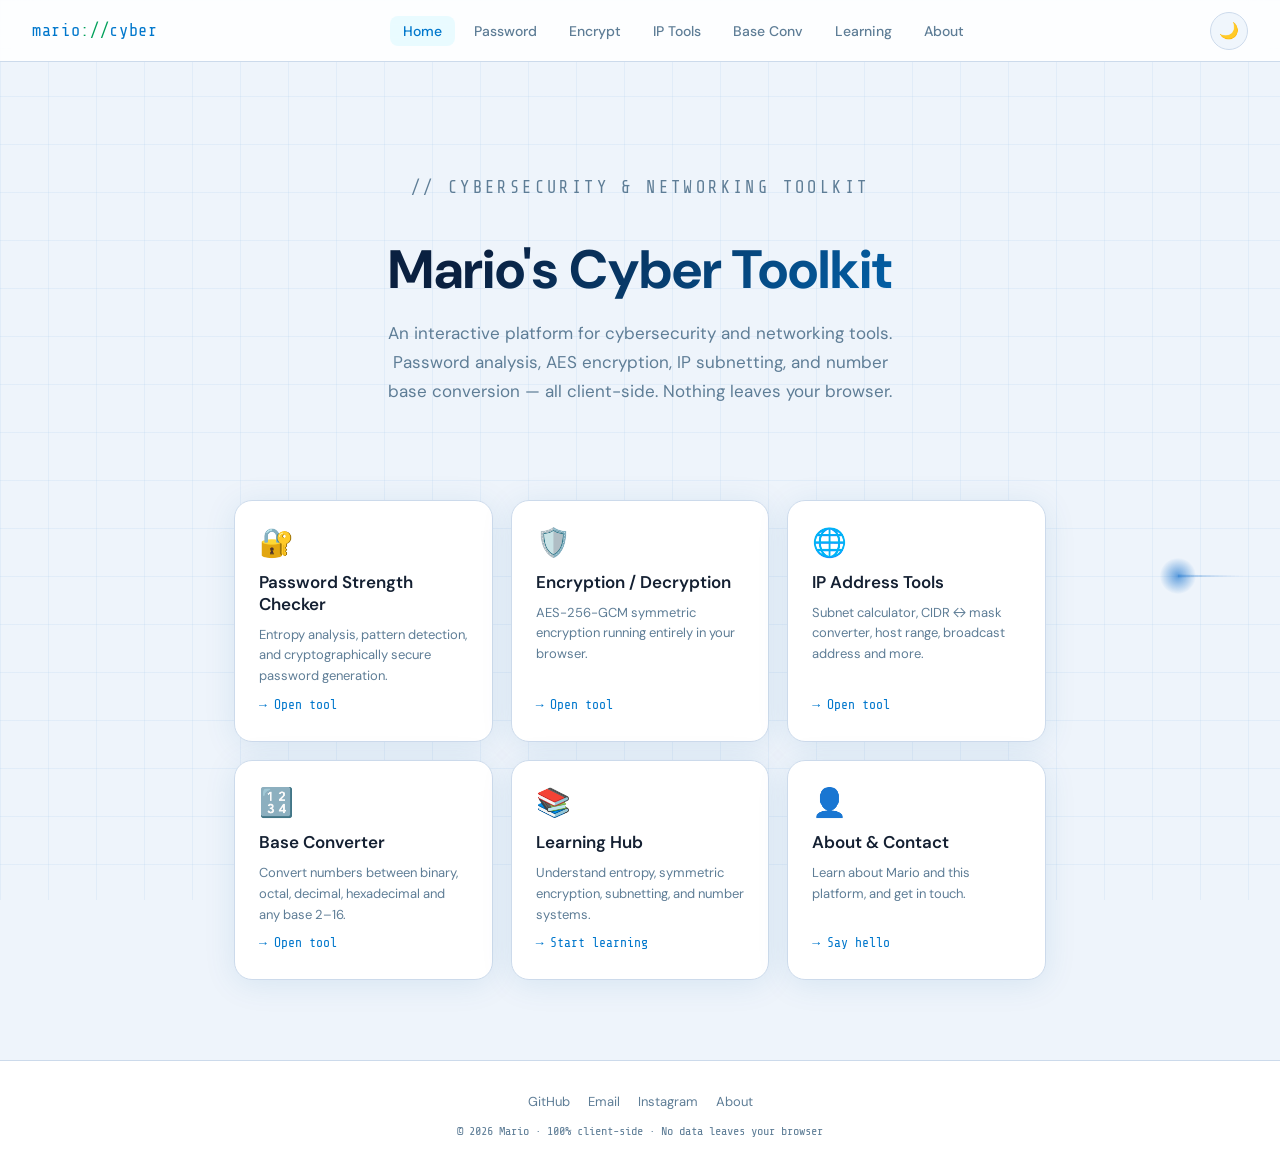
==== index.html @ 86357cc9 "Updated Cyber Toolkit - merged and restructured project" ====
<!DOCTYPE html>
<html lang="en" data-theme="light">
<head>
  <meta charset="utf-8" />
  <meta name="viewport" content="width=device-width, initial-scale=1" />
  <title>Mario's Cyber Toolkit</title>
  <link rel="stylesheet" href="css/styles.css" />
</head>
<body>

  <!-- ── Navbar ── -->
  <nav class="navbar">
    <a class="nav-brand" href="index.html">mario<span>://</span>cyber</a>
    <ul class="nav-links" id="navLinks">
      <li><a href="index.html">Home</a></li>
      <li><a href="password.html">Password</a></li>
      <li><a href="encryption.html">Encrypt</a></li>
      <li><a href="ip_tools.html">IP Tools</a></li>
      <li><a href="base_converter.html">Base Conv</a></li>
      <li><a href="learning.html">Learning</a></li>
      <li><a href="about.html">About</a></li>
    </ul>
    <div class="nav-right">
      <button class="theme-toggle" id="themeToggle" onclick="toggleTheme()" title="Toggle theme">🌙</button>
      <button class="nav-hamburger" id="navHamburger" aria-label="Menu">
        <span></span><span></span><span></span>
      </button>
    </div>
  </nav>

  <!-- ── Main ── -->
  <main>
    <div class="page-wrapper">

      <div class="hero fade-in fade-in-1">
        <p class="hero-eyebrow">// cybersecurity &amp; networking toolkit</p>
        <h1>Mario's Cyber Toolkit</h1>
        <p>An interactive platform for cybersecurity and networking tools. Password analysis, AES encryption, IP subnetting, and number base conversion — all client-side. Nothing leaves your browser.</p>
      </div>

      <div class="tool-grid">
        <a class="tool-card fade-in fade-in-2" href="password.html">
          <div class="tool-card-icon">🔐</div>
          <div class="tool-card-title">Password Strength Checker</div>
          <div class="tool-card-desc">Entropy analysis, pattern detection, and cryptographically secure password generation.</div>
          <div class="tool-card-arrow">→ Open tool</div>
        </a>

        <a class="tool-card fade-in fade-in-2" href="encryption.html">
          <div class="tool-card-icon">🛡️</div>
          <div class="tool-card-title">Encryption / Decryption</div>
          <div class="tool-card-desc">AES-256-GCM symmetric encryption running entirely in your browser.</div>
          <div class="tool-card-arrow">→ Open tool</div>
        </a>

        <a class="tool-card fade-in fade-in-3" href="ip_tools.html">
          <div class="tool-card-icon">🌐</div>
          <div class="tool-card-title">IP Address Tools</div>
          <div class="tool-card-desc">Subnet calculator, CIDR ↔ mask converter, host range, broadcast address and more.</div>
          <div class="tool-card-arrow">→ Open tool</div>
        </a>

        <a class="tool-card fade-in fade-in-3" href="base_converter.html">
          <div class="tool-card-icon">🔢</div>
          <div class="tool-card-title">Base Converter</div>
          <div class="tool-card-desc">Convert numbers between binary, octal, decimal, hexadecimal and any base 2–16.</div>
          <div class="tool-card-arrow">→ Open tool</div>
        </a>

        <a class="tool-card fade-in fade-in-4" href="learning.html">
          <div class="tool-card-icon">📚</div>
          <div class="tool-card-title">Learning Hub</div>
          <div class="tool-card-desc">Understand entropy, symmetric encryption, subnetting, and number systems.</div>
          <div class="tool-card-arrow">→ Start learning</div>
        </a>

        <a class="tool-card fade-in fade-in-4" href="about.html">
          <div class="tool-card-icon">👤</div>
          <div class="tool-card-title">About &amp; Contact</div>
          <div class="tool-card-desc">Learn about Mario and this platform, and get in touch.</div>
          <div class="tool-card-arrow">→ Say hello</div>
        </a>
      </div>

    </div>
  </main>

  <!-- ── Footer ── -->
  <footer>
    <div class="footer-inner">
      <div class="footer-links">
        <a href="https://github.com/MarioHUBB" target="_blank">GitHub</a>
        <a href="mailto:dumbamari02@gmail.com">Email</a>
        <a href="https://www.instagram.com/modestmarioo/" target="_blank">Instagram</a>
        <a href="about.html">About</a>
      </div>
      <div class="footer-copy">© 2026 Mario · 100% client-side · No data leaves your browser</div>
    </div>
  </footer>

  <script src="js/ui.js"></script>
  <script src="js/main.js"></script>
</body>
</html>
---- css/styles.css ----
/* ============================================================
   Mario's Cyber Form — styles.css
   Theme: Dark terminal / cybersecurity SaaS
   ============================================================ */

@import url('https://fonts.googleapis.com/css2?family=Share+Tech+Mono&family=DM+Sans:wght@300;400;500;600;700&display=swap');

/* ── CSS Variables — LIGHT is default ── */
:root {
  --bg:          #eef4fb;
  --surface:     #ffffff;
  --surface2:    #f0f6fc;
  --border:      #ccdaeb;
  --accent:      #0077cc;
  --accent2:     #7b5ea7;
  --accent3:     #00a05a;
  --text:        #142032;
  --text-muted:  #5e7d96;
  --danger:      #e03050;
  --warn:        #c07000;
  --font-mono:   'Share Tech Mono', monospace;
  --font-body:   'DM Sans', sans-serif;
  --radius:      10px;
  --radius-lg:   18px;
  --shadow:      0 4px 32px rgba(0,100,160,0.10);
  --transition:  0.22s cubic-bezier(0.4,0,0.2,1);
  --spark-glow:  rgba(0,100,220,0.85);
}

[data-theme="dark"] {
  --bg:          #080d14;
  --surface:     #0d1520;
  --surface2:    #111d2e;
  --border:      #1e3148;
  --accent:      #00d4ff;
  --accent3:     #00ff88;
  --text:        #c9dde8;
  --text-muted:  #5a7a8e;
  --danger:      #ff4d6a;
  --warn:        #ffb340;
  --shadow:      0 4px 32px rgba(0,212,255,0.06);
  --spark-glow:  rgba(0,220,255,0.9);
}

/* ── Reset ── */
*, *::before, *::after { box-sizing: border-box; margin: 0; padding: 0; }
html { scroll-behavior: smooth; }
body {
  font-family: var(--font-body);
  background: var(--bg);
  color: var(--text);
  min-height: 100vh;
  overflow-x: hidden;
  transition: background var(--transition), color var(--transition);
}

a { color: var(--accent); text-decoration: none; }
a:hover { text-decoration: underline; }

/* ── Background grid (spark canvas sits on top via JS) ── */
body::before {
  content: '';
  position: fixed;
  inset: 0;
  background-image:
    linear-gradient(rgba(0,100,200,0.05) 1px, transparent 1px),
    linear-gradient(90deg, rgba(0,100,200,0.05) 1px, transparent 1px);
  background-size: 48px 48px;
  pointer-events: none;
  z-index: 0;
}
[data-theme="dark"] body::before {
  background-image:
    linear-gradient(rgba(0,212,255,0.04) 1px, transparent 1px),
    linear-gradient(90deg, rgba(0,212,255,0.04) 1px, transparent 1px);
}

/* Spark canvas layer (injected by ui.js) */
#sparkCanvas {
  position: fixed;
  inset: 0;
  pointer-events: none;
  z-index: 0;
}

/* ── Navbar ── */
.navbar {
  position: sticky;
  top: 0;
  z-index: 100;
  background: rgba(255,255,255,0.88);
  backdrop-filter: blur(18px);
  -webkit-backdrop-filter: blur(18px);
  border-bottom: 1px solid var(--border);
  padding: 0 32px;
  height: 62px;
  display: flex;
  align-items: center;
  justify-content: space-between;
  transition: background var(--transition);
}
[data-theme="dark"] .navbar {
  background: rgba(8,13,20,0.88);
}

.nav-brand {
  font-family: var(--font-mono);
  font-size: 17px;
  color: var(--accent);
  letter-spacing: 0.04em;
  white-space: nowrap;
}
.nav-brand span { color: var(--accent3); }

.nav-links {
  display: flex;
  align-items: center;
  gap: 6px;
  list-style: none;
}
.nav-links a {
  font-size: 14px;
  font-weight: 500;
  color: var(--text-muted);
  padding: 6px 13px;
  border-radius: 8px;
  transition: color var(--transition), background var(--transition);
}
.nav-links a:hover,
.nav-links a.active {
  color: var(--accent);
  background: rgba(0,212,255,0.08);
  text-decoration: none;
}

.nav-right { display: flex; align-items: center; gap: 10px; }

/* Dark mode toggle */
.theme-toggle {
  background: var(--surface2);
  border: 1px solid var(--border);
  color: var(--text);
  width: 38px;
  height: 38px;
  border-radius: 50%;
  cursor: pointer;
  font-size: 16px;
  display: flex;
  align-items: center;
  justify-content: center;
  transition: background var(--transition), transform var(--transition);
}
.theme-toggle:hover { background: var(--border); transform: rotate(20deg); }

/* Hamburger */
.nav-hamburger {
  display: none;
  flex-direction: column;
  gap: 5px;
  cursor: pointer;
  padding: 4px;
  background: none;
  border: none;
}
.nav-hamburger span {
  display: block;
  width: 22px; height: 2px;
  background: var(--text);
  border-radius: 2px;
  transition: var(--transition);
}

@media (max-width: 720px) {
  .nav-hamburger { display: flex; }
  .nav-links {
    display: none;
    position: absolute;
    top: 62px; left: 0; right: 0;
    background: var(--surface);
    border-bottom: 1px solid var(--border);
    flex-direction: column;
    padding: 12px 16px;
    gap: 4px;
  }
  .nav-links.open { display: flex; }
  .nav-links a { display: block; padding: 10px 14px; }
}

/* ── Page wrapper ── */
.page-wrapper {
  position: relative;
  z-index: 1;
  max-width: 860px;
  margin: 0 auto;
  padding: 48px 24px 80px;
}

/* ── Hero section (index) ── */
.hero {
  text-align: center;
  padding: 64px 0 48px;
}
.hero-eyebrow {
  font-family: var(--font-mono);
  font-size: 12px;
  color: var(--accent);
  letter-spacing: 0.2em;
  text-transform: uppercase;
  margin-bottom: 18px;
}
.hero h1 {
  font-size: clamp(32px, 5vw, 54px);
  font-weight: 700;
  line-height: 1.15;
  margin-bottom: 18px;
  background: linear-gradient(135deg, #0a2040 30%, #0077cc 100%);
  -webkit-background-clip: text;
  -webkit-text-fill-color: transparent;
  background-clip: text;
}
[data-theme="dark"] .hero h1 {
  background: linear-gradient(135deg, #fff 30%, var(--accent) 100%);
  -webkit-background-clip: text;
  background-clip: text;
}
.hero p {
  font-size: 17px;
  color: var(--text-muted);
  max-width: 520px;
  margin: 0 auto 36px;
  line-height: 1.7;
}

/* ── Tool cards grid (index) ── */
.tool-grid {
  display: grid;
  grid-template-columns: repeat(auto-fit, minmax(240px, 1fr));
  gap: 18px;
  margin-top: 10px;
}
.tool-card {
  background: var(--surface);
  border: 1px solid var(--border);
  border-radius: var(--radius-lg);
  padding: 28px 24px;
  display: flex;
  flex-direction: column;
  gap: 10px;
  box-shadow: var(--shadow);
  transition: transform var(--transition), border-color var(--transition), box-shadow var(--transition);
  text-decoration: none;
  color: var(--text);
  cursor: pointer;
}
.tool-card:hover {
  transform: translateY(-4px);
  border-color: var(--accent);
  box-shadow: 0 8px 40px rgba(0,212,255,0.12);
  text-decoration: none;
  color: var(--text);
}
.tool-card-icon {
  font-size: 28px;
  line-height: 1;
  margin-bottom: 4px;
}
.tool-card-title {
  font-size: 17px;
  font-weight: 600;
}
.tool-card-desc {
  font-size: 13px;
  color: var(--text-muted);
  line-height: 1.6;
}
.tool-card-arrow {
  margin-top: auto;
  font-size: 13px;
  color: var(--accent);
  font-family: var(--font-mono);
}

/* ── Card / panel ── */
.card {
  background: var(--surface);
  border: 1px solid var(--border);
  border-radius: var(--radius-lg);
  padding: 32px 28px;
  box-shadow: var(--shadow);
  margin-bottom: 20px;
}

.card-header {
  margin-bottom: 24px;
  padding-bottom: 16px;
  border-bottom: 1px solid var(--border);
}
.card-header h2 {
  font-size: 22px;
  font-weight: 600;
  display: flex;
  align-items: center;
  gap: 10px;
}
.card-header p {
  margin-top: 6px;
  font-size: 14px;
  color: var(--text-muted);
}

/* ── Page title ── */
.page-title {
  margin-bottom: 32px;
}
.page-title .eyebrow {
  font-family: var(--font-mono);
  font-size: 11px;
  color: var(--accent);
  letter-spacing: 0.2em;
  text-transform: uppercase;
  margin-bottom: 8px;
}
.page-title h1 {
  font-size: clamp(24px, 4vw, 36px);
  font-weight: 700;
}
.page-title p {
  margin-top: 8px;
  font-size: 15px;
  color: var(--text-muted);
}

/* ── Forms ── */
.form-group { margin-bottom: 18px; }
.form-label {
  display: block;
  font-size: 13px;
  font-weight: 500;
  color: var(--text-muted);
  margin-bottom: 7px;
  letter-spacing: 0.04em;
  text-transform: uppercase;
}

input[type="text"],
input[type="password"],
input[type="number"],
textarea {
  width: 100%;
  background: var(--surface2);
  border: 1px solid var(--border);
  border-radius: var(--radius);
  color: var(--text);
  font-family: var(--font-body);
  font-size: 15px;
  padding: 11px 14px;
  outline: none;
  transition: border-color var(--transition), box-shadow var(--transition);
}
input:focus, textarea:focus {
  border-color: var(--accent);
  box-shadow: 0 0 0 3px rgba(0,212,255,0.12);
}
textarea { resize: vertical; min-height: 100px; font-family: var(--font-mono); }

/* ── Buttons ── */
.btn {
  display: inline-flex;
  align-items: center;
  justify-content: center;
  gap: 8px;
  padding: 11px 22px;
  border-radius: var(--radius);
  border: none;
  font-family: var(--font-body);
  font-size: 14px;
  font-weight: 600;
  cursor: pointer;
  transition: transform var(--transition), box-shadow var(--transition), opacity var(--transition);
  white-space: nowrap;
}
.btn:hover { transform: translateY(-2px); }
.btn:active { transform: translateY(0); }
.btn:disabled { opacity: 0.45; cursor: not-allowed; transform: none; }

.btn-primary {
  background: var(--accent);
  color: #030c14;
}
.btn-primary:hover { box-shadow: 0 4px 20px rgba(0,212,255,0.35); }

.btn-secondary {
  background: var(--surface2);
  color: var(--text);
  border: 1px solid var(--border);
}
.btn-secondary:hover { border-color: var(--accent); color: var(--accent); }

.btn-ghost {
  background: transparent;
  color: var(--accent);
  border: 1px solid var(--accent);
}
.btn-ghost:hover { background: rgba(0,212,255,0.08); }

.btn-danger {
  background: var(--danger);
  color: #fff;
}

/* ── Strength meter ── */
.strength-meter {
  height: 6px;
  background: var(--surface2);
  border-radius: 4px;
  overflow: hidden;
  margin: 10px 0 6px;
}
.strength-bar {
  height: 100%;
  width: 0;
  border-radius: 4px;
  transition: width 0.35s ease, background 0.35s ease;
}

.strength-label {
  font-family: var(--font-mono);
  font-size: 13px;
  color: var(--text-muted);
}

/* ── Checkbox group ── */
.checkbox-group {
  display: flex;
  flex-wrap: wrap;
  gap: 8px;
  margin-top: 4px;
}
.checkbox-pill {
  display: flex;
  align-items: center;
  gap: 7px;
  background: var(--surface2);
  border: 1px solid var(--border);
  border-radius: 8px;
  padding: 7px 12px;
  font-size: 13px;
  cursor: pointer;
  transition: border-color var(--transition), background var(--transition);
  user-select: none;
}
.checkbox-pill:has(input:checked) {
  border-color: var(--accent);
  background: rgba(0,212,255,0.07);
  color: var(--accent);
}
.checkbox-pill input { accent-color: var(--accent); cursor: pointer; }

/* ── Row layout ── */
.row {
  display: flex;
  gap: 12px;
  align-items: center;
  flex-wrap: wrap;
}
.row-spaced { justify-content: space-between; }

/* ── Advice list ── */
.advice-list {
  list-style: none;
  margin-top: 10px;
  display: flex;
  flex-direction: column;
  gap: 6px;
}
.advice-list li {
  font-size: 13px;
  color: var(--warn);
  padding: 6px 10px;
  background: rgba(255,179,64,0.07);
  border-left: 3px solid var(--warn);
  border-radius: 0 6px 6px 0;
  font-family: var(--font-mono);
}

/* ── Toast notifications ── */
.toast-container {
  position: fixed;
  bottom: 28px;
  right: 28px;
  z-index: 999;
  display: flex;
  flex-direction: column;
  gap: 10px;
}
.toast {
  background: var(--surface);
  border: 1px solid var(--border);
  border-left: 3px solid var(--accent3);
  color: var(--text);
  padding: 12px 18px;
  border-radius: var(--radius);
  font-size: 14px;
  box-shadow: 0 4px 20px rgba(0,0,0,0.4);
  animation: toastIn 0.28s ease;
  max-width: 300px;
}
.toast.error { border-left-color: var(--danger); }
.toast.warn  { border-left-color: var(--warn); }
@keyframes toastIn {
  from { opacity: 0; transform: translateY(12px) scale(0.96); }
  to   { opacity: 1; transform: translateY(0)   scale(1); }
}

/* ── Learning Hub ── */
.learning-section + .learning-section { margin-top: 28px; }
.learning-section h3 {
  font-size: 17px;
  font-weight: 600;
  color: var(--accent);
  font-family: var(--font-mono);
  margin-bottom: 10px;
  display: flex;
  align-items: center;
  gap: 8px;
}
.learning-section p, .learning-section li {
  font-size: 14px;
  line-height: 1.75;
  color: var(--text-muted);
}
.learning-section ul {
  list-style: none;
  margin: 8px 0;
  display: flex;
  flex-direction: column;
  gap: 5px;
}
.learning-section ul li::before {
  content: '▸ ';
  color: var(--accent);
  font-family: var(--font-mono);
}

/* ── About page ── */
.about-intro {
  font-size: 15px;
  line-height: 1.8;
  color: var(--text-muted);
  margin-bottom: 24px;
}
.contact-grid {
  display: grid;
  grid-template-columns: repeat(auto-fit, minmax(200px, 1fr));
  gap: 14px;
  margin-top: 14px;
}
.contact-card {
  background: var(--surface2);
  border: 1px solid var(--border);
  border-radius: var(--radius);
  padding: 18px;
  display: flex;
  align-items: center;
  gap: 14px;
  transition: border-color var(--transition);
}
.contact-card:hover { border-color: var(--accent); }
.contact-icon { font-size: 22px; }
.contact-info a { font-size: 14px; color: var(--accent); }
.contact-info span { display: block; font-size: 11px; color: var(--text-muted); text-transform: uppercase; letter-spacing: 0.08em; margin-bottom: 2px; }

/* ── Skills badges ── */
.skills-badges {
  display: flex;
  flex-wrap: wrap;
  gap: 8px;
  margin-top: 10px;
}
.badge {
  font-family: var(--font-mono);
  font-size: 12px;
  padding: 4px 12px;
  border-radius: 20px;
  background: rgba(0,212,255,0.08);
  border: 1px solid rgba(0,212,255,0.2);
  color: var(--accent);
}

/* ── Footer ── */
footer {
  position: relative;
  z-index: 1;
  background: var(--surface);
  border-top: 1px solid var(--border);
  padding: 32px 24px;
  text-align: center;
}
.footer-inner {
  max-width: 860px;
  margin: 0 auto;
  display: flex;
  flex-direction: column;
  align-items: center;
  gap: 14px;
}
.footer-links {
  display: flex;
  gap: 18px;
  flex-wrap: wrap;
  justify-content: center;
}
.footer-links a {
  font-size: 13px;
  color: var(--text-muted);
  transition: color var(--transition);
}
.footer-links a:hover { color: var(--accent); text-decoration: none; }
.footer-copy {
  font-family: var(--font-mono);
  font-size: 12px;
  color: var(--text-muted);
}

/* ── Fade-in animation ── */
.fade-in {
  opacity: 0;
  transform: translateY(18px);
  animation: fadeIn 0.5s ease forwards;
}
@keyframes fadeIn {
  to { opacity: 1; transform: translateY(0); }
}
.fade-in-1 { animation-delay: 0.05s; }
.fade-in-2 { animation-delay: 0.12s; }
.fade-in-3 { animation-delay: 0.20s; }
.fade-in-4 { animation-delay: 0.28s; }
.fade-in-5 { animation-delay: 0.36s; }

/* ── Misc helpers ── */
.mono { font-family: var(--font-mono); }
.text-accent { color: var(--accent); }
.text-muted  { color: var(--text-muted); }
.mt-8  { margin-top: 8px; }
.mt-14 { margin-top: 14px; }
.mt-20 { margin-top: 20px; }
hr.divider {
  border: none;
  border-top: 1px solid var(--border);
  margin: 24px 0;
}

/* ── Number input ── */
input[type="number"] {
  -moz-appearance: textfield;
}
input[type="number"]::-webkit-outer-spin-button,
input[type="number"]::-webkit-inner-spin-button {
  -webkit-appearance: none;
}

/* ── Show/hide toggle icon ── */
.input-wrapper {
  position: relative;
}
.input-wrapper input { padding-right: 44px; }
.input-toggle {
  position: absolute;
  right: 12px;
  top: 50%;
  transform: translateY(-50%);
  background: none;
  border: none;
  cursor: pointer;
  color: var(--text-muted);
  font-size: 16px;
  padding: 2px;
  transition: color var(--transition);
}
.input-toggle:hover { color: var(--accent); }

/* ── Select dropdowns ── */
select {
  width: 100%;
  background: var(--surface2);
  border: 1px solid var(--border);
  border-radius: var(--radius);
  color: var(--text);
  font-family: var(--font-body);
  font-size: 15px;
  padding: 11px 14px;
  outline: none;
  cursor: pointer;
  transition: border-color var(--transition), box-shadow var(--transition);
  appearance: none;
  background-image: url("data:image/svg+xml,%3Csvg xmlns='http://www.w3.org/2000/svg' width='12' height='8' viewBox='0 0 12 8'%3E%3Cpath fill='%235e7d96' d='M1 1l5 5 5-5'/%3E%3C/svg%3E");
  background-repeat: no-repeat;
  background-position: right 14px center;
  padding-right: 38px;
}
select:focus {
  border-color: var(--accent);
  box-shadow: 0 0 0 3px rgba(0,119,204,0.12);
}
[data-theme="dark"] select:focus {
  box-shadow: 0 0 0 3px rgba(0,212,255,0.12);
}

/* ── Output / result box ── */
.output-box {
  background: var(--surface2);
  border: 1px solid var(--border);
  border-radius: var(--radius);
  padding: 14px 16px;
  font-family: var(--font-mono);
  font-size: 13px;
  color: var(--text);
  line-height: 1.9;
  white-space: pre-wrap;
  word-break: break-all;
  min-height: 60px;
}
.output-box .out-label {
  font-size: 11px;
  text-transform: uppercase;
  letter-spacing: 0.1em;
  color: var(--text-muted);
  margin-bottom: 4px;
  display: block;
}
.output-box .out-value {
  color: var(--accent);
  font-weight: 600;
}

/* ── Two-column form row ── */
.form-row {
  display: grid;
  grid-template-columns: 1fr 1fr;
  gap: 14px;
}
@media (max-width: 540px) { .form-row { grid-template-columns: 1fr; } }

/* ── IP result table ── */
.result-table {
  width: 100%;
  border-collapse: collapse;
  font-size: 14px;
  margin-top: 4px;
}
.result-table tr { border-bottom: 1px solid var(--border); }
.result-table tr:last-child { border-bottom: none; }
.result-table td {
  padding: 9px 6px;
  vertical-align: top;
}
.result-table td:first-child {
  font-size: 12px;
  color: var(--text-muted);
  text-transform: uppercase;
  letter-spacing: 0.08em;
  white-space: nowrap;
  width: 44%;
  font-family: var(--font-mono);
}
.result-table td:last-child {
  font-family: var(--font-mono);
  color: var(--accent);
  font-weight: 600;
  word-break: break-all;
}

/* ── Section divider ── */
.section-rule {
  border: none;
  border-top: 1px solid var(--border);
  margin: 28px 0;
}

/* ── Advice list — green good state ── */
.advice-good {
  font-size: 13px;
  color: var(--accent3);
  padding: 6px 10px;
  background: rgba(0,160,90,0.07);
  border-left: 3px solid var(--accent3);
  border-radius: 0 6px 6px 0;
  font-family: var(--font-mono);
}
[data-theme="dark"] .advice-good {
  background: rgba(0,255,136,0.07);
}
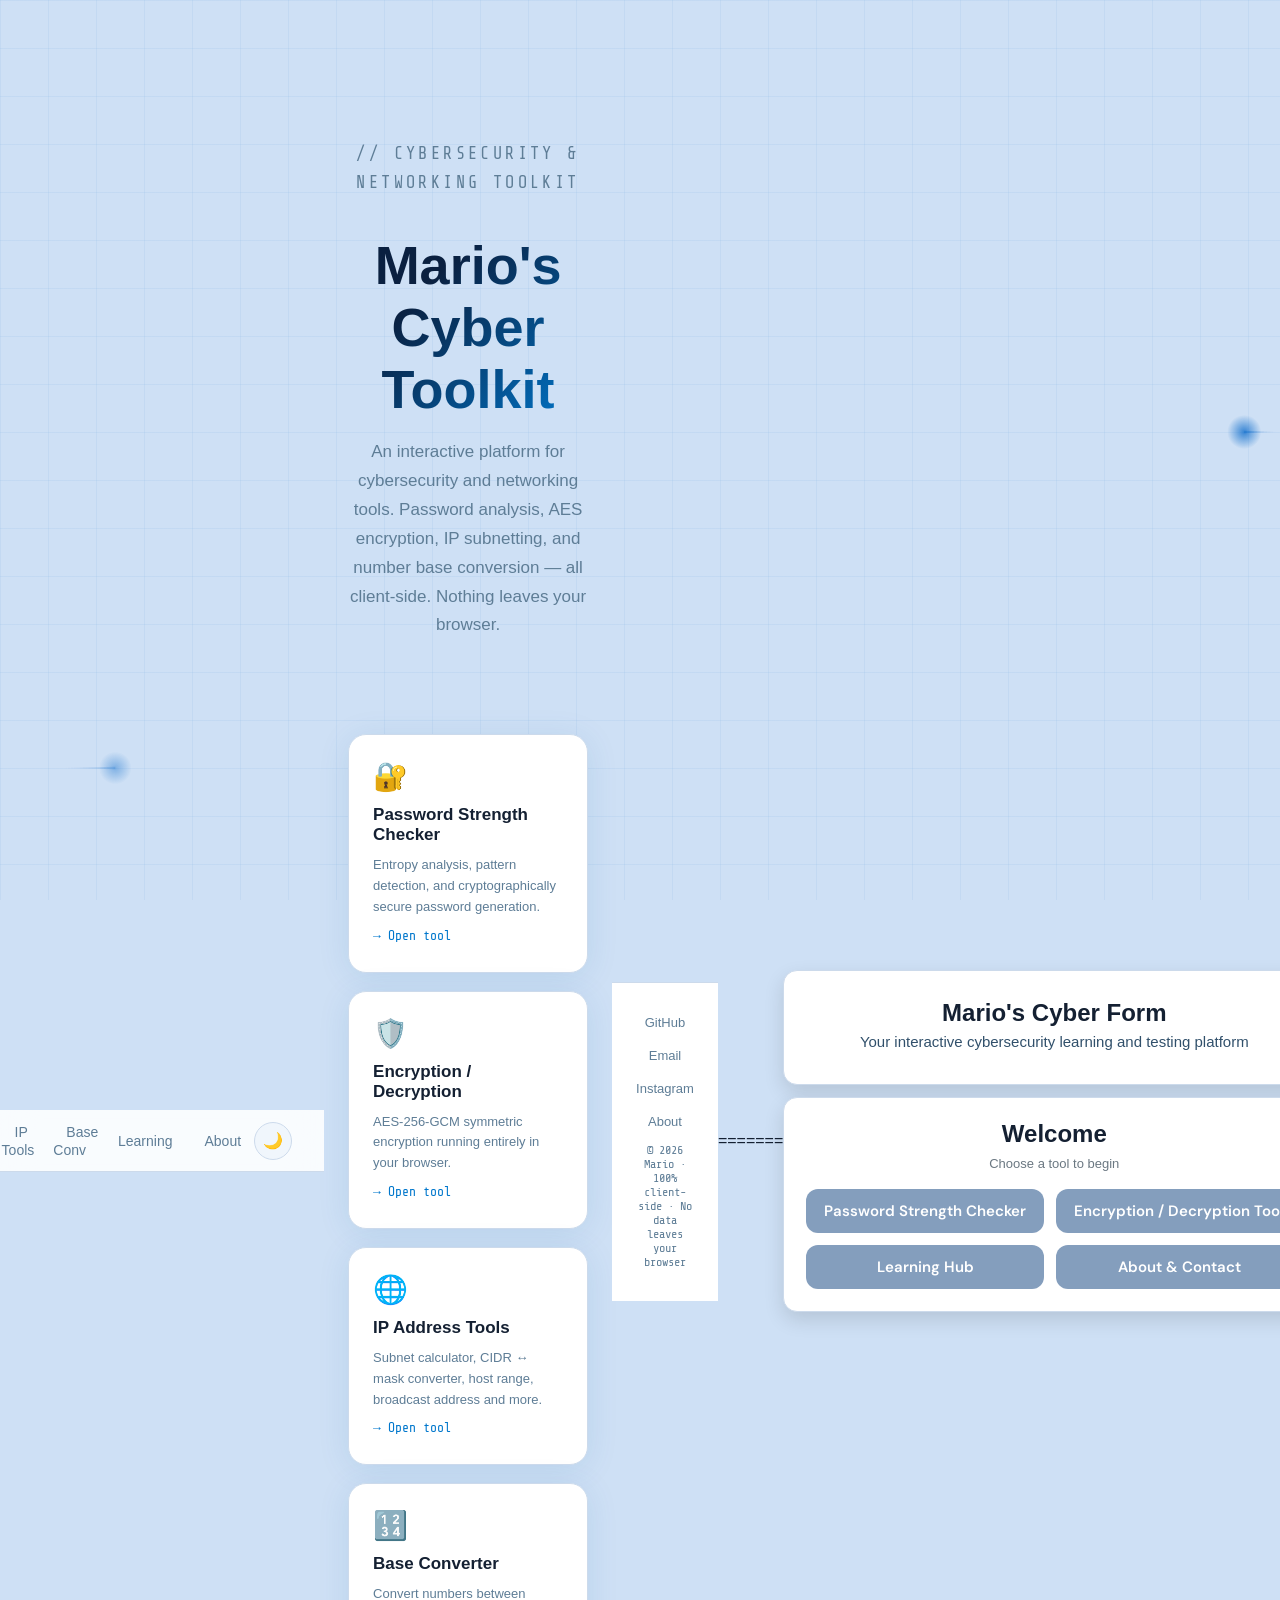
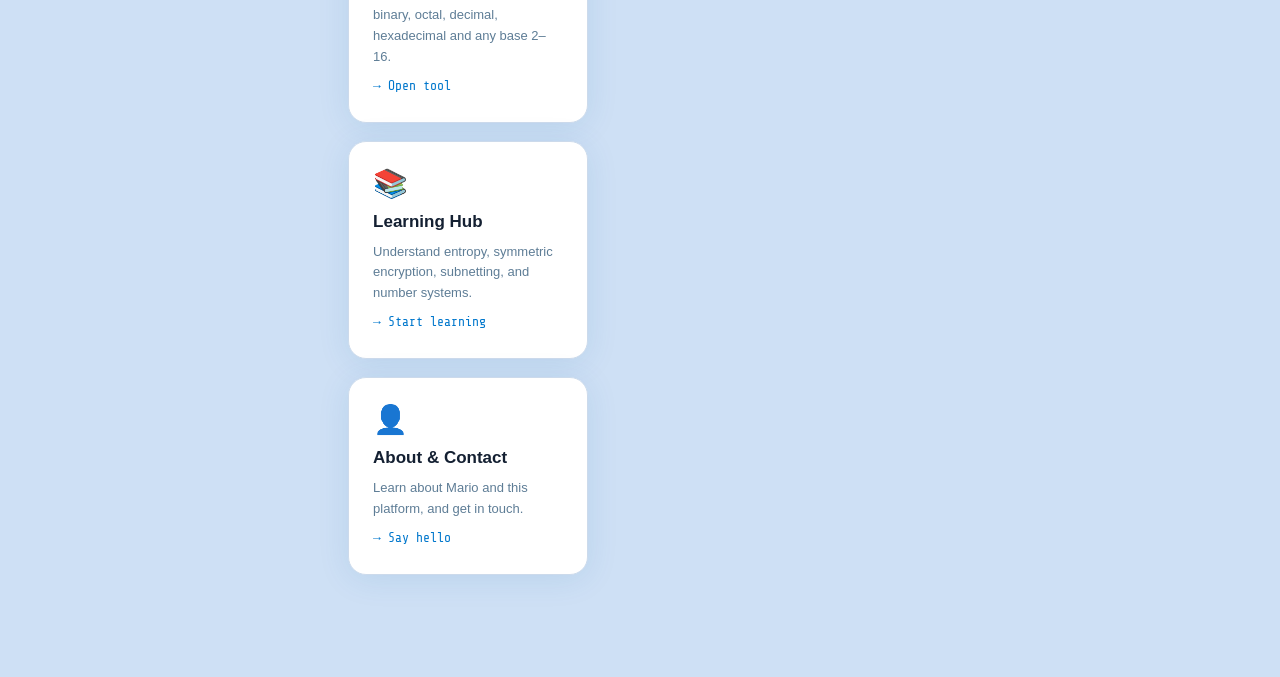
==== commit 06de01f6: "Resolved merge conflict - kept updated Cyber Toolkit version" ====
--- a/index.html
+++ b/index.html
@@ -102,3 +102,541 @@
   <script src="js/main.js"></script>
 </body>
 </html>
+=======
+<html lang="en">
+<head>
+<meta charset="utf-8" />
+<meta name="viewport" content="width=device-width,initial-scale=1" />
+<title>Mario's Cyber Form</title>
+<style>
+  :root{
+    --bg: #cee0f5;
+    --btn: #849ebd;
+    --btn-hover:#6c88a3;
+    --card:#ffffff;
+    --maxw:820px;
+  }
+  *{box-sizing:border-box}
+  body{
+    margin:0;
+    font-family: "Segoe UI", Roboto, Arial, sans-serif;
+    background:var(--bg);
+    color:#142032;
+    min-height:100vh;
+    display:flex;
+    align-items:center;
+    justify-content:center;
+    padding:28px;
+  }
+
+  .page { width:100%; max-width:var(--maxw); }
+
+  .card {
+    background:var(--card);
+    border-radius:14px;
+    padding:22px;
+    box-shadow:0 8px 20px rgba(0,0,0,0.12);
+    margin:12px 0;
+  }
+
+  header.card {
+    text-align:center;
+  }
+
+  h1{margin:6px 0 6px; font-size:24px;}
+  p.lead{margin:0 0 12px;color:#31506b; font-size:15px}
+
+  /* big buttons */
+  .btn {
+    background:var(--btn);
+    color:#fff;
+    border:none;
+    padding:12px 18px;
+    border-radius:12px;
+    font-size:15px;
+    cursor:pointer;
+    transition: transform .18s ease, background .18s ease;
+    display:inline-block;
+  }
+  .btn:hover{ transform:scale(1.06); background:var(--btn-hover) }
+
+  /* layout for two-column controls (responsive) */
+  .row{ display:flex; gap:12px; align-items:center; flex-wrap:wrap; }
+  .col{ flex:1 1 0; min-width:120px; }
+  .center{ text-align:center; }
+
+  label{ font-size:14px; color:#203642; }
+
+  input[type="password"],
+  input[type="text"],
+  input[type="number"],
+  textarea {
+    width:100%;
+    padding:10px 12px;
+    border-radius:8px;
+    border:1px solid #cfdbe6;
+    font-size:15px;
+    outline:none;
+  }
+
+  textarea{ resize:vertical; min-height:80px; }
+
+  /* meter */
+  .meter{ width:100%; height:14px; background:#eee; border-radius:8px; margin:10px 0; overflow:hidden; }
+  .meter > span{ display:block; height:100%; width:0%; background: linear-gradient(90deg,#f05,#6cf); border-radius:8px; transition:width .18s ease; }
+
+  /* checkbox group layout */
+  .checkbox-row{
+    display:flex;
+    gap:10px;
+    align-items:center;
+    flex-wrap:wrap;
+    margin:8px 0 12px 0;
+  }
+  .checkbox-row label{
+    display:flex;
+    align-items:center;
+    gap:8px;
+    background: #f6fbff;
+    padding:6px 10px;
+    border-radius:10px;
+    border:1px solid #e6eef6;
+    font-size:13px;
+  }
+
+  .small { font-size:13px; color:#2b4b5f; }
+  .muted{ color:#6b7882; font-size:13px; margin-top:8px; }
+
+  /* spacing helpers */
+  .gap-top{ margin-top:14px; }
+  .gap-small{ margin-top:8px; }
+
+  /* responsive */
+  @media (max-width:520px){
+    .row{ flex-direction:column; }
+    .col{ width:100%; }
+    .btn{ width:100%; }
+  }
+
+  /* home buttons layout */
+  .home-grid{
+    display:grid;
+    grid-template-columns:repeat(2,1fr);
+    gap:12px;
+  }
+  @media (max-width:640px){
+    .home-grid{ grid-template-columns:1fr; }
+  }
+</style>
+</head>
+<body>
+  <div class="page">
+
+    <!-- Header with new title + subtitle -->
+    <header class="card" id="headerCard">
+      <h1>Mario's Cyber Form</h1>
+      <p class="lead">Your interactive cybersecurity learning and testing platform</p>
+    </header>
+
+    <!-- Home card with buttons -->
+    <section class="card" id="homeSection">
+      <div style="text-align:center; margin-bottom:6px;">
+        <h2 style="margin:0 0 8px">Welcome</h2>
+        <div class="small muted">Choose a tool to begin</div>
+      </div>
+
+      <div class="home-grid" style="margin-top:18px;">
+        <button class="btn" onclick="showSection('passwordSection')">Password Strength Checker</button>
+        <button class="btn" onclick="showSection('encryptSection')">Encryption / Decryption Tool</button>
+        <button class="btn" onclick="showSection('learningSection')">Learning Hub</button>
+        <button class="btn" onclick="showSection('aboutSection')">About & Contact</button>
+      </div>
+    </section>
+
+    <!-- Password card -->
+    <section class="card section" id="passwordSection" style="display:none">
+      <div class="row" style="align-items:center; justify-content:space-between;">
+        <div style="flex:1">
+          <h2 style="margin:0 0 8px">Password Strength Checker</h2>
+          <div class="small muted">Type or generate a password and see entropy and tips</div>
+        </div>
+      </div>
+
+      <div class="gap-top">
+        <label for="passwordInput">Enter your password</label>
+        <input id="passwordInput" type="password" autocomplete="new-password" placeholder="Type your password...">
+      </div>
+
+      <div class="row gap-small" style="align-items:center; justify-content:flex-start;">
+        <label style="display:flex; align-items:center; gap:8px;">
+          <input id="showPassword" type="checkbox"> <span class="small">Show password</span>
+        </label>
+        <div style="flex:1"></div>
+        <button class="btn" onclick="showSection('homeSection')" style="width:auto">Back to Home</button>
+      </div>
+
+      <div class="gap-small">
+        <div class="meter"><span id="strengthBar"></span></div>
+        <div id="scoreText" class="muted">Entropy — 0 bits</div>
+        <ul id="adviceList" style="margin-top:8px"></ul>
+      </div>
+
+      <hr style="margin:14px 0">
+
+      <h3 style="margin:0 0 8px">Generate a strong password</h3>
+      <div class="row" style="align-items:center;">
+        <div style="min-width:110px;">
+          <label for="pwLength">Length</label>
+          <input id="pwLength" type="number" min="8" max="32" value="16">
+        </div>
+
+        <div class="col">
+          <div class="checkbox-row" id="charOptions">
+            <label><input id="useLower" type="checkbox" checked> Lowercase</label>
+            <label><input id="useUpper" type="checkbox" checked> Uppercase</label>
+            <label><input id="useDigits" type="checkbox" checked> Digits</label>
+            <label><input id="useSymbols" type="checkbox" checked> Symbols</label>
+          </div>
+        </div>
+
+        <div style="min-width:140px; display:flex; gap:8px; align-items:center;">
+          <button id="generateBtn" class="btn">Generate</button>
+        </div>
+      </div>
+
+      <div class="gap-top" style="display:flex; gap:8px; align-items:center; justify-content:flex-start;">
+        <button id="copyPasswordBtn" class="btn" style="width:auto; padding:9px 14px;">Copy Password</button>
+        <div id="copyPwMsg" class="muted" style="margin-left:8px"></div>
+      </div>
+    </section>
+
+    <!-- Encryption card -->
+    <section class="card section" id="encryptSection" style="display:none; margin-top:12px">
+      <div style="display:flex; justify-content:space-between; align-items:center;">
+        <h2 style="margin:0 0 8px">Encryption / Decryption</h2>
+        <button class="btn" onclick="showSection('homeSection')" style="width:auto">Back to Home</button>
+      </div>
+
+      <div class="gap-top">
+        <label for="inputText">Input (plaintext to encrypt, or ciphertext to decrypt)</label>
+        <textarea id="inputText" placeholder="Type or paste text here..." rows="4"></textarea>
+      </div>
+
+      <div class="row gap-top" style="align-items:center;">
+        <button id="encryptBtn" class="btn">Encrypt</button>
+        <button id="decryptBtn" class="btn">Decrypt</button>
+      </div>
+
+      <div class="gap-top">
+        <label for="outputText">Output</label>
+        <textarea id="outputText" placeholder="Result will appear here" rows="4" readonly></textarea>
+      </div>
+
+      <div class="gap-top" style="display:flex; gap:8px; align-items:center;">
+        <button id="copyOutputBtn" class="btn" style="width:auto; padding:9px 14px;">Copy Output</button>
+        <div id="copyOutMsg" class="muted" style="margin-left:8px"></div>
+      </div>
+    </section>
+
+    <!-- Learning Hub -->
+    <section class="card section" id="learningSection" style="display:none">
+      <div style="display:flex; justify-content:space-between; align-items:center;">
+        <h2 style="margin:0 0 8px">Learning Hub</h2>
+        <button class="btn" onclick="showSection('homeSection')" style="width:auto">Back to Home</button>
+      </div>
+
+      <div style="margin-top:8px;">
+        <h3>Password Strength Checker</h3>
+        <p>The password strength checker helps you understand the security of your passwords. It analyzes:</p>
+    <ul>
+        <li>Length and complexity of the password</li>
+        <li>Use of lowercase, uppercase, digits, and symbols</li>
+        <li>Detection of common patterns and dictionary words</li>
+    </ul>
+    <p>Passwords are evaluated using entropy, measured in bits. Higher entropy indicates stronger, more secure passwords that are harder for attackers to guess.</p>
+    <p>The page generates strong passwords by randomly combining lowercase letters, uppercase letters, numbers, and symbols according to your selected criteria, ensuring high entropy and resistance to guessing or brute-force attacks.</p>
+        <h3>Encryption / Decryption Tool</h3>
+        <p>The encryption tool allows you to securely encrypt and decrypt text. Encryption converts your data into a secure format that cannot be read without the proper key, while decryption restores it to its original form.</p>
+    <p>This demonstrates important cybersecurity concepts:</p>
+    <ul>
+        <li>Symmetric key encryption</li>
+        <li>Safe handling of sensitive information</li>
+        <li>Client-side vs server-side encryption considerations</li>
+    </ul>
+    <p>Using this tool helps understand how data protection works in real-world applications, like securing passwords, messages, and personal data.</p>
+        <p class="muted">The tool demonstrates AES-GCM encryption in the browser using a demo key. For security details see the project docs.</p>
+      </div>
+    </section>
+
+    <!-- About & Contact -->
+    <section class="card section" id="aboutSection" style="display:none">
+      <div style="display:flex; justify-content:space-between; align-items:center;">
+        <h2 style="margin:0 0 8px">About & Contact</h2>
+        <button class="btn" onclick="showSection('homeSection')" style="width:auto">Back to Home</button>
+      </div>
+
+      <div style="margin-top:8px;">
+        <p>Hello! I’m <strong>Mario</strong>, a cybersecurity professional passionate about building secure and user-friendly tools. This platform showcases practical cybersecurity concepts and interactive applications, including:</p>
+        <ul>
+        <li>Password security and strength analysis</li>
+        <li>Encryption and decryption concepts</li>
+        <li>Interactive web tools and usability</li>
+        <li>Secure handling of sensitive data</li>
+          <li>Web development, UX, and interactive applications</li>
+        </ul>
+
+        <h3>Contact</h3>
+        <ul>
+          <li>Email: <a href="mailto:dumbamari02@gmail.com">dumbamari02@gmail.com</a></li>
+          <li>Instagram: <a href="https://www.instagram.com/modestmarioo/" target="_blank">@modestmarioo</a></li>
+          <li>GitHub: <a href="https://github.com/MarioHUBB" target="_blank">https://github.com/MarioHUBB</a></li>
+        <p>Check out more of my projects on GitHub</p>
+        </ul>
+      </div>
+    </section>
+
+  </div>
+
+<script>
+/* ---------- Section navigation ---------- */
+function showSection(id){
+  document.querySelectorAll('.section').forEach(s => s.style.display = 'none');
+  document.getElementById(id).style.display = 'block';
+  // scroll to top of page for better UX
+  window.scrollTo({ top: 0, behavior: 'smooth' });
+}
+// default: show home
+showSection('homeSection');
+
+/* =========================
+   PASSWORD STRENGTH & GENERATOR
+   ========================= */
+const passwordInput = document.getElementById('passwordInput');
+const showPassword = document.getElementById('showPassword');
+const strengthBar = document.getElementById('strengthBar');
+const scoreText = document.getElementById('scoreText');
+const adviceList = document.getElementById('adviceList');
+const generateBtn = document.getElementById('generateBtn');
+const copyPasswordBtn = document.getElementById('copyPasswordBtn');
+const copyPwMsg = document.getElementById('copyPwMsg');
+
+const pwLength = document.getElementById('pwLength');
+const useLower = document.getElementById('useLower');
+const useUpper = document.getElementById('useUpper');
+const useDigits = document.getElementById('useDigits');
+const useSymbols = document.getElementById('useSymbols');
+
+function charClasses(p){
+  let sets=0;
+  if(/[a-z]/.test(p)) sets+=26;
+  if(/[A-Z]/.test(p)) sets+=26;
+  if(/[0-9]/.test(p)) sets+=10;
+  if(/[^A-Za-z0-9]/.test(p)) sets+=32;
+  return sets;
+}
+function entropyBits(p){
+  const sets = charClasses(p);
+  if(!p || sets===0) return 0;
+  return p.length * Math.log2(sets);
+}
+function scoreFromEntropy(bits){
+  if(bits < 28) return {label:'Very Weak', pct:12};
+  if(bits < 36) return {label:'Weak', pct:30};
+  if(bits < 60) return {label:'Reasonable', pct:60};
+  if(bits < 80) return {label:'Strong', pct:85};
+  return {label:'Very Strong', pct:100};
+}
+const dictionaryWords = ["password","1234","qwerty","admin","letmein","welcome","iloveyou","monkey","abc123","dragon","facebook","instagram"];
+
+function updateStrength(){
+  const p = passwordInput.value || '';
+  const bits = Math.round(entropyBits(p));
+  const s = scoreFromEntropy(bits);
+  strengthBar.style.width = s.pct + '%';
+  scoreText.textContent = `Entropy ≈ ${bits} bits — ${s.label}`;
+  adviceList.innerHTML = '';
+  if(p.length < 8) adviceList.innerHTML += '<li>Make it longer (≥12 recommended)</li>';
+  if(!/[A-Z]/.test(p)) adviceList.innerHTML += '<li>Add uppercase letters</li>';
+  if(!/[a-z]/.test(p)) adviceList.innerHTML += '<li>Add lowercase letters</li>';
+  if(!/[0-9]/.test(p)) adviceList.innerHTML += '<li>Add digits</li>';
+  if(!/[^A-Za-z0-9]/.test(p)) adviceList.innerHTML += '<li>Add symbols or use a passphrase</li>';
+  if(dictionaryWords.some(w => p.toLowerCase().includes(w))) adviceList.innerHTML += '<li>Avoid common words or sequences</li>';
+}
+passwordInput?.addEventListener('input', updateStrength);
+showPassword?.addEventListener('change', () => {
+  passwordInput.type = showPassword.checked ? 'text' : 'password';
+});
+
+/* Password generator */
+const LOWER = 'abcdefghijklmnopqrstuvwxyz';
+const UPPER = 'ABCDEFGHIJKLMNOPQRSTUVWXYZ';
+const DIGITS = '0123456789';
+const SYMBOLS = '!@#$%^&*()-_=+[]{};:,.<>/?~`|\\';
+
+function secureRandomInt(max){
+  const rnd = new Uint32Array(1);
+  window.crypto.getRandomValues(rnd);
+  return rnd[0] % max;
+}
+function generateSecurePassword(len, lower, upper, digits, symbols){
+  let charset = '';
+  if(lower) charset += LOWER;
+  if(upper) charset += UPPER;
+  if(digits) charset += DIGITS;
+  if(symbols) charset += SYMBOLS;
+  if(!charset) { alert('Select at least one character set'); return ''; }
+  let out = '';
+  for(let i=0;i<len;i++){
+    out += charset[ secureRandomInt(charset.length) ];
+  }
+  return out;
+}
+generateBtn.addEventListener('click', () => {
+  let length = parseInt(pwLength.value,10) || 16;
+  if(length < 8) length = 8;
+  if(length > 32) length = 32;
+  const pwd = generateSecurePassword(length, useLower.checked, useUpper.checked, useDigits.checked, useSymbols.checked);
+  passwordInput.value = pwd;
+  updateStrength();
+});
+copyPasswordBtn.addEventListener('click', async () => {
+  const val = passwordInput.value;
+  if(!val){ alert('Nothing to copy'); return; }
+  try{
+    await navigator.clipboard.writeText(val);
+    copyPwMsg.textContent = 'Copied!';
+    setTimeout(()=>copyPwMsg.textContent = '', 1800);
+  }catch(e){
+    alert('Copy failed: ' + e);
+  }
+});
+
+/* =========================
+   FRONT-END AES-GCM (obfuscated key using +5 Caesar + base64)
+   ========================= */
+
+/* original base64 (D6eBC5j/aCDx/7tuFP3VHzo4GztrhZnhTZt4RLkEGzY=) is stored obfuscated:
+   process: shift each character code by +5 then base64-encode result.
+   Here we have the base64 of that shifted string; at runtime we reverse it.
+   This hides the raw base64 in the HTML (obfuscation only).
+*/
+const obfB64 = 'STtqR0g6bzRmSEl9NDx5ektVOFtNf3Q5TH95d21fc21ZX3k5V1FwSkx/XkI=';
+
+function decodeDemoKeyBase64(){
+  // step1: atob to get shifted string
+  const shifted = atob(obfB64);
+  // step2: shift each char code back by -5 to recover original base64 string
+  let orig = '';
+  for(let i=0;i<shifted.length;i++){
+    const c = shifted.charCodeAt(i);
+    const origCode = (c - 5 + 256) % 256;
+    orig += String.fromCharCode(origCode);
+  }
+  return orig; // this is the original base64 key string
+}
+
+/* UI elements for encryption */
+const inputText = document.getElementById('inputText');
+const outputText = document.getElementById('outputText');
+const encryptBtn = document.getElementById('encryptBtn');
+const decryptBtn = document.getElementById('decryptBtn');
+const copyOutputBtn = document.getElementById('copyOutputBtn');
+const copyOutMsg = document.getElementById('copyOutMsg');
+
+let demoCryptoKey = null;
+encryptBtn.disabled = true;
+decryptBtn.disabled = true;
+
+/* import the recovered base64 key into CryptoKey */
+async function importDemoKey(){
+  try{
+    const b64 = decodeDemoKeyBase64(); // original base64 key
+    const raw = Uint8Array.from(atob(b64), c => c.charCodeAt(0));
+    demoCryptoKey = await window.crypto.subtle.importKey('raw', raw, { name:'AES-GCM' }, false, ['encrypt','decrypt']);
+    encryptBtn.disabled = false;
+    decryptBtn.disabled = false;
+  }catch(e){
+    console.error('Failed to import demo key', e);
+    alert('Failed to import demo key: ' + e.message);
+  }
+}
+importDemoKey();
+
+function u8ToB64(u8){
+  return btoa(String.fromCharCode(...u8));
+}
+function b64ToU8(b64){
+  return Uint8Array.from(atob(b64), c => c.charCodeAt(0));
+}
+async function encryptFrontend(plaintext){
+  if(!demoCryptoKey) throw new Error('key not ready');
+  const encoder = new TextEncoder();
+  const iv = window.crypto.getRandomValues(new Uint8Array(12));
+  const ct = await window.crypto.subtle.encrypt({ name:'AES-GCM', iv }, demoCryptoKey, encoder.encode(plaintext));
+  const ctU8 = new Uint8Array(ct);
+  const combined = new Uint8Array(iv.length + ctU8.length);
+  combined.set(iv, 0);
+  combined.set(ctU8, iv.length);
+  return u8ToB64(combined);
+}
+async function decryptFrontend(b64blob){
+  if(!demoCryptoKey) throw new Error('key not ready');
+  const decoder = new TextDecoder();
+  const combined = b64ToU8(b64blob);
+  if(combined.length < 13) throw new Error('Invalid ciphertext');
+  const iv = combined.slice(0,12);
+  const ct = combined.slice(12);
+  const pt = await window.crypto.subtle.decrypt({ name:'AES-GCM', iv }, demoCryptoKey, ct);
+  return decoder.decode(pt);
+}
+
+/* button actions */
+encryptBtn.addEventListener('click', async () => {
+  const txt = inputText.value || '';
+  if(!txt){ alert('Enter text to encrypt'); return; }
+  encryptBtn.disabled = true;
+  encryptBtn.textContent = 'Encrypting...';
+  try{
+    const b64 = await encryptFrontend(txt);
+    outputText.value = b64;
+  }catch(e){
+    alert('Encryption failed: ' + e.message);
+    console.error(e);
+  }finally{
+    encryptBtn.disabled = false;
+    encryptBtn.textContent = 'Encrypt';
+  }
+});
+
+decryptBtn.addEventListener('click', async () => {
+  const txt = inputText.value || '';
+  if(!txt){ alert('Enter base64 ciphertext to decrypt'); return; }
+  decryptBtn.disabled = true;
+  decryptBtn.textContent = 'Decrypting...';
+  try{
+    const plain = await decryptFrontend(txt);
+    outputText.value = plain;
+  }catch(e){
+    alert('Decryption failed: ' + e.message);
+    console.error(e);
+  }finally{
+    decryptBtn.disabled = false;
+    decryptBtn.textContent = 'Decrypt';
+  }
+});
+
+copyOutputBtn.addEventListener('click', async () => {
+  const val = outputText.value || '';
+  if(!val){ alert('Nothing to copy'); return; }
+  try{
+    await navigator.clipboard.writeText(val);
+    copyOutMsg.textContent = 'Copied!';
+    setTimeout(()=>copyOutMsg.textContent = '',1600);
+  }catch(e){
+    alert('Copy failed: ' + e);
+  }
+});
+</script>
+</body>
+</html>
+>>>>>>> 9548be7ca1792241a7c64b47e5c4ab5bab428dd5
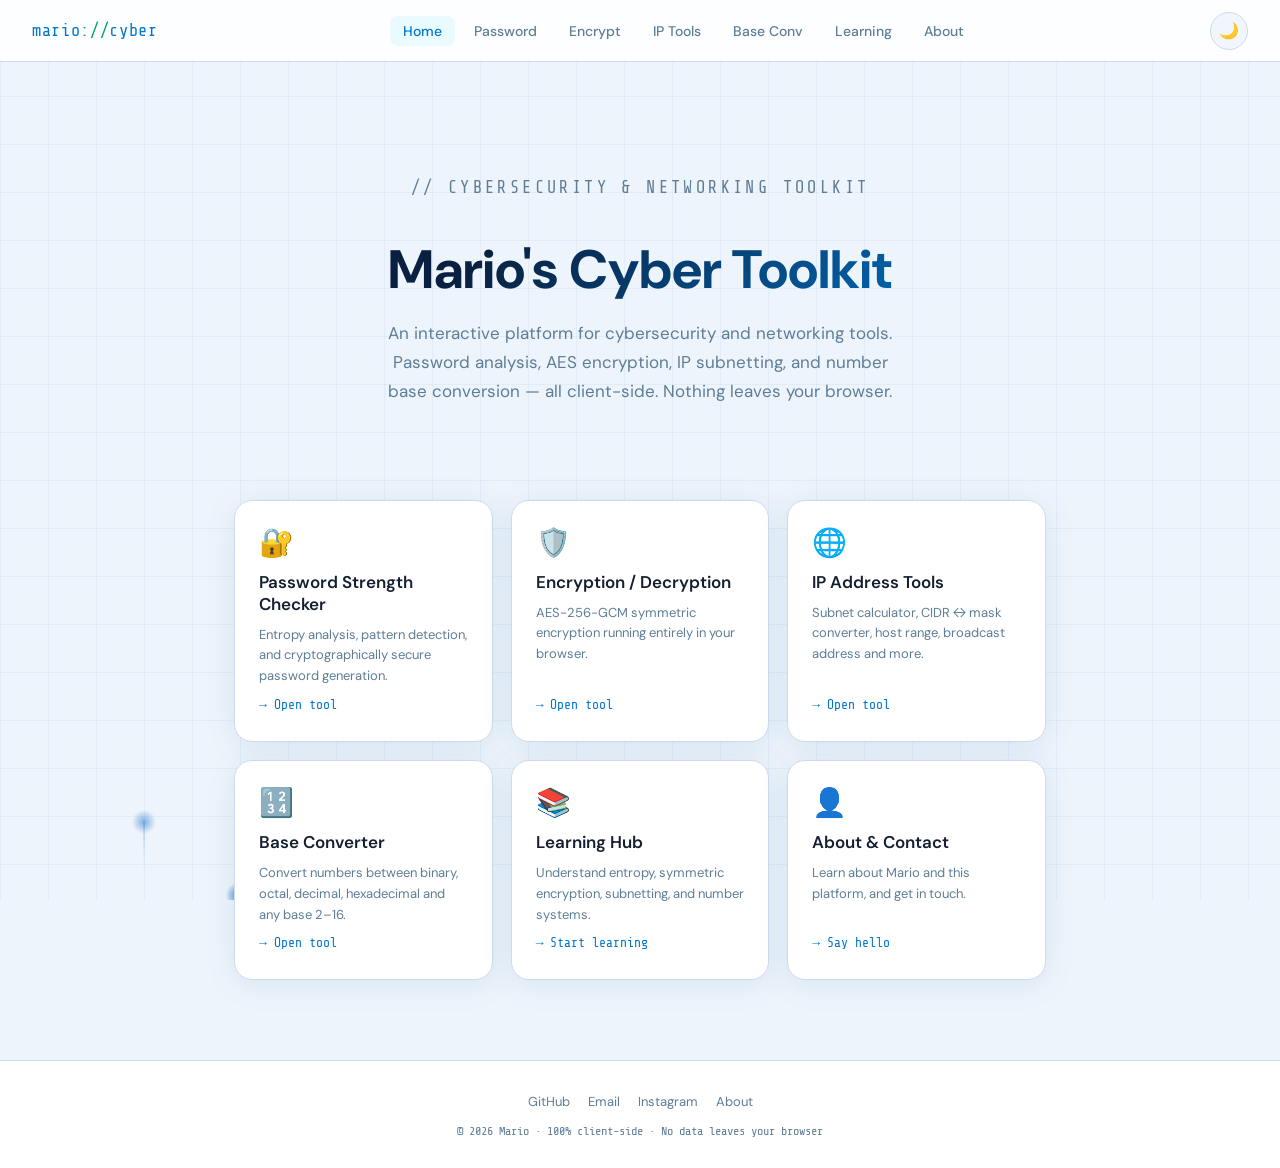
==== commit 0a77a175: "Clean index.html - removed old duplicated version" ====
--- a/index.html
+++ b/index.html
@@ -102,541 +102,3 @@
   <script src="js/main.js"></script>
 </body>
 </html>
-=======
-<html lang="en">
-<head>
-<meta charset="utf-8" />
-<meta name="viewport" content="width=device-width,initial-scale=1" />
-<title>Mario's Cyber Form</title>
-<style>
-  :root{
-    --bg: #cee0f5;
-    --btn: #849ebd;
-    --btn-hover:#6c88a3;
-    --card:#ffffff;
-    --maxw:820px;
-  }
-  *{box-sizing:border-box}
-  body{
-    margin:0;
-    font-family: "Segoe UI", Roboto, Arial, sans-serif;
-    background:var(--bg);
-    color:#142032;
-    min-height:100vh;
-    display:flex;
-    align-items:center;
-    justify-content:center;
-    padding:28px;
-  }
-
-  .page { width:100%; max-width:var(--maxw); }
-
-  .card {
-    background:var(--card);
-    border-radius:14px;
-    padding:22px;
-    box-shadow:0 8px 20px rgba(0,0,0,0.12);
-    margin:12px 0;
-  }
-
-  header.card {
-    text-align:center;
-  }
-
-  h1{margin:6px 0 6px; font-size:24px;}
-  p.lead{margin:0 0 12px;color:#31506b; font-size:15px}
-
-  /* big buttons */
-  .btn {
-    background:var(--btn);
-    color:#fff;
-    border:none;
-    padding:12px 18px;
-    border-radius:12px;
-    font-size:15px;
-    cursor:pointer;
-    transition: transform .18s ease, background .18s ease;
-    display:inline-block;
-  }
-  .btn:hover{ transform:scale(1.06); background:var(--btn-hover) }
-
-  /* layout for two-column controls (responsive) */
-  .row{ display:flex; gap:12px; align-items:center; flex-wrap:wrap; }
-  .col{ flex:1 1 0; min-width:120px; }
-  .center{ text-align:center; }
-
-  label{ font-size:14px; color:#203642; }
-
-  input[type="password"],
-  input[type="text"],
-  input[type="number"],
-  textarea {
-    width:100%;
-    padding:10px 12px;
-    border-radius:8px;
-    border:1px solid #cfdbe6;
-    font-size:15px;
-    outline:none;
-  }
-
-  textarea{ resize:vertical; min-height:80px; }
-
-  /* meter */
-  .meter{ width:100%; height:14px; background:#eee; border-radius:8px; margin:10px 0; overflow:hidden; }
-  .meter > span{ display:block; height:100%; width:0%; background: linear-gradient(90deg,#f05,#6cf); border-radius:8px; transition:width .18s ease; }
-
-  /* checkbox group layout */
-  .checkbox-row{
-    display:flex;
-    gap:10px;
-    align-items:center;
-    flex-wrap:wrap;
-    margin:8px 0 12px 0;
-  }
-  .checkbox-row label{
-    display:flex;
-    align-items:center;
-    gap:8px;
-    background: #f6fbff;
-    padding:6px 10px;
-    border-radius:10px;
-    border:1px solid #e6eef6;
-    font-size:13px;
-  }
-
-  .small { font-size:13px; color:#2b4b5f; }
-  .muted{ color:#6b7882; font-size:13px; margin-top:8px; }
-
-  /* spacing helpers */
-  .gap-top{ margin-top:14px; }
-  .gap-small{ margin-top:8px; }
-
-  /* responsive */
-  @media (max-width:520px){
-    .row{ flex-direction:column; }
-    .col{ width:100%; }
-    .btn{ width:100%; }
-  }
-
-  /* home buttons layout */
-  .home-grid{
-    display:grid;
-    grid-template-columns:repeat(2,1fr);
-    gap:12px;
-  }
-  @media (max-width:640px){
-    .home-grid{ grid-template-columns:1fr; }
-  }
-</style>
-</head>
-<body>
-  <div class="page">
-
-    <!-- Header with new title + subtitle -->
-    <header class="card" id="headerCard">
-      <h1>Mario's Cyber Form</h1>
-      <p class="lead">Your interactive cybersecurity learning and testing platform</p>
-    </header>
-
-    <!-- Home card with buttons -->
-    <section class="card" id="homeSection">
-      <div style="text-align:center; margin-bottom:6px;">
-        <h2 style="margin:0 0 8px">Welcome</h2>
-        <div class="small muted">Choose a tool to begin</div>
-      </div>
-
-      <div class="home-grid" style="margin-top:18px;">
-        <button class="btn" onclick="showSection('passwordSection')">Password Strength Checker</button>
-        <button class="btn" onclick="showSection('encryptSection')">Encryption / Decryption Tool</button>
-        <button class="btn" onclick="showSection('learningSection')">Learning Hub</button>
-        <button class="btn" onclick="showSection('aboutSection')">About & Contact</button>
-      </div>
-    </section>
-
-    <!-- Password card -->
-    <section class="card section" id="passwordSection" style="display:none">
-      <div class="row" style="align-items:center; justify-content:space-between;">
-        <div style="flex:1">
-          <h2 style="margin:0 0 8px">Password Strength Checker</h2>
-          <div class="small muted">Type or generate a password and see entropy and tips</div>
-        </div>
-      </div>
-
-      <div class="gap-top">
-        <label for="passwordInput">Enter your password</label>
-        <input id="passwordInput" type="password" autocomplete="new-password" placeholder="Type your password...">
-      </div>
-
-      <div class="row gap-small" style="align-items:center; justify-content:flex-start;">
-        <label style="display:flex; align-items:center; gap:8px;">
-          <input id="showPassword" type="checkbox"> <span class="small">Show password</span>
-        </label>
-        <div style="flex:1"></div>
-        <button class="btn" onclick="showSection('homeSection')" style="width:auto">Back to Home</button>
-      </div>
-
-      <div class="gap-small">
-        <div class="meter"><span id="strengthBar"></span></div>
-        <div id="scoreText" class="muted">Entropy — 0 bits</div>
-        <ul id="adviceList" style="margin-top:8px"></ul>
-      </div>
-
-      <hr style="margin:14px 0">
-
-      <h3 style="margin:0 0 8px">Generate a strong password</h3>
-      <div class="row" style="align-items:center;">
-        <div style="min-width:110px;">
-          <label for="pwLength">Length</label>
-          <input id="pwLength" type="number" min="8" max="32" value="16">
-        </div>
-
-        <div class="col">
-          <div class="checkbox-row" id="charOptions">
-            <label><input id="useLower" type="checkbox" checked> Lowercase</label>
-            <label><input id="useUpper" type="checkbox" checked> Uppercase</label>
-            <label><input id="useDigits" type="checkbox" checked> Digits</label>
-            <label><input id="useSymbols" type="checkbox" checked> Symbols</label>
-          </div>
-        </div>
-
-        <div style="min-width:140px; display:flex; gap:8px; align-items:center;">
-          <button id="generateBtn" class="btn">Generate</button>
-        </div>
-      </div>
-
-      <div class="gap-top" style="display:flex; gap:8px; align-items:center; justify-content:flex-start;">
-        <button id="copyPasswordBtn" class="btn" style="width:auto; padding:9px 14px;">Copy Password</button>
-        <div id="copyPwMsg" class="muted" style="margin-left:8px"></div>
-      </div>
-    </section>
-
-    <!-- Encryption card -->
-    <section class="card section" id="encryptSection" style="display:none; margin-top:12px">
-      <div style="display:flex; justify-content:space-between; align-items:center;">
-        <h2 style="margin:0 0 8px">Encryption / Decryption</h2>
-        <button class="btn" onclick="showSection('homeSection')" style="width:auto">Back to Home</button>
-      </div>
-
-      <div class="gap-top">
-        <label for="inputText">Input (plaintext to encrypt, or ciphertext to decrypt)</label>
-        <textarea id="inputText" placeholder="Type or paste text here..." rows="4"></textarea>
-      </div>
-
-      <div class="row gap-top" style="align-items:center;">
-        <button id="encryptBtn" class="btn">Encrypt</button>
-        <button id="decryptBtn" class="btn">Decrypt</button>
-      </div>
-
-      <div class="gap-top">
-        <label for="outputText">Output</label>
-        <textarea id="outputText" placeholder="Result will appear here" rows="4" readonly></textarea>
-      </div>
-
-      <div class="gap-top" style="display:flex; gap:8px; align-items:center;">
-        <button id="copyOutputBtn" class="btn" style="width:auto; padding:9px 14px;">Copy Output</button>
-        <div id="copyOutMsg" class="muted" style="margin-left:8px"></div>
-      </div>
-    </section>
-
-    <!-- Learning Hub -->
-    <section class="card section" id="learningSection" style="display:none">
-      <div style="display:flex; justify-content:space-between; align-items:center;">
-        <h2 style="margin:0 0 8px">Learning Hub</h2>
-        <button class="btn" onclick="showSection('homeSection')" style="width:auto">Back to Home</button>
-      </div>
-
-      <div style="margin-top:8px;">
-        <h3>Password Strength Checker</h3>
-        <p>The password strength checker helps you understand the security of your passwords. It analyzes:</p>
-    <ul>
-        <li>Length and complexity of the password</li>
-        <li>Use of lowercase, uppercase, digits, and symbols</li>
-        <li>Detection of common patterns and dictionary words</li>
-    </ul>
-    <p>Passwords are evaluated using entropy, measured in bits. Higher entropy indicates stronger, more secure passwords that are harder for attackers to guess.</p>
-    <p>The page generates strong passwords by randomly combining lowercase letters, uppercase letters, numbers, and symbols according to your selected criteria, ensuring high entropy and resistance to guessing or brute-force attacks.</p>
-        <h3>Encryption / Decryption Tool</h3>
-        <p>The encryption tool allows you to securely encrypt and decrypt text. Encryption converts your data into a secure format that cannot be read without the proper key, while decryption restores it to its original form.</p>
-    <p>This demonstrates important cybersecurity concepts:</p>
-    <ul>
-        <li>Symmetric key encryption</li>
-        <li>Safe handling of sensitive information</li>
-        <li>Client-side vs server-side encryption considerations</li>
-    </ul>
-    <p>Using this tool helps understand how data protection works in real-world applications, like securing passwords, messages, and personal data.</p>
-        <p class="muted">The tool demonstrates AES-GCM encryption in the browser using a demo key. For security details see the project docs.</p>
-      </div>
-    </section>
-
-    <!-- About & Contact -->
-    <section class="card section" id="aboutSection" style="display:none">
-      <div style="display:flex; justify-content:space-between; align-items:center;">
-        <h2 style="margin:0 0 8px">About & Contact</h2>
-        <button class="btn" onclick="showSection('homeSection')" style="width:auto">Back to Home</button>
-      </div>
-
-      <div style="margin-top:8px;">
-        <p>Hello! I’m <strong>Mario</strong>, a cybersecurity professional passionate about building secure and user-friendly tools. This platform showcases practical cybersecurity concepts and interactive applications, including:</p>
-        <ul>
-        <li>Password security and strength analysis</li>
-        <li>Encryption and decryption concepts</li>
-        <li>Interactive web tools and usability</li>
-        <li>Secure handling of sensitive data</li>
-          <li>Web development, UX, and interactive applications</li>
-        </ul>
-
-        <h3>Contact</h3>
-        <ul>
-          <li>Email: <a href="mailto:dumbamari02@gmail.com">dumbamari02@gmail.com</a></li>
-          <li>Instagram: <a href="https://www.instagram.com/modestmarioo/" target="_blank">@modestmarioo</a></li>
-          <li>GitHub: <a href="https://github.com/MarioHUBB" target="_blank">https://github.com/MarioHUBB</a></li>
-        <p>Check out more of my projects on GitHub</p>
-        </ul>
-      </div>
-    </section>
-
-  </div>
-
-<script>
-/* ---------- Section navigation ---------- */
-function showSection(id){
-  document.querySelectorAll('.section').forEach(s => s.style.display = 'none');
-  document.getElementById(id).style.display = 'block';
-  // scroll to top of page for better UX
-  window.scrollTo({ top: 0, behavior: 'smooth' });
-}
-// default: show home
-showSection('homeSection');
-
-/* =========================
-   PASSWORD STRENGTH & GENERATOR
-   ========================= */
-const passwordInput = document.getElementById('passwordInput');
-const showPassword = document.getElementById('showPassword');
-const strengthBar = document.getElementById('strengthBar');
-const scoreText = document.getElementById('scoreText');
-const adviceList = document.getElementById('adviceList');
-const generateBtn = document.getElementById('generateBtn');
-const copyPasswordBtn = document.getElementById('copyPasswordBtn');
-const copyPwMsg = document.getElementById('copyPwMsg');
-
-const pwLength = document.getElementById('pwLength');
-const useLower = document.getElementById('useLower');
-const useUpper = document.getElementById('useUpper');
-const useDigits = document.getElementById('useDigits');
-const useSymbols = document.getElementById('useSymbols');
-
-function charClasses(p){
-  let sets=0;
-  if(/[a-z]/.test(p)) sets+=26;
-  if(/[A-Z]/.test(p)) sets+=26;
-  if(/[0-9]/.test(p)) sets+=10;
-  if(/[^A-Za-z0-9]/.test(p)) sets+=32;
-  return sets;
-}
-function entropyBits(p){
-  const sets = charClasses(p);
-  if(!p || sets===0) return 0;
-  return p.length * Math.log2(sets);
-}
-function scoreFromEntropy(bits){
-  if(bits < 28) return {label:'Very Weak', pct:12};
-  if(bits < 36) return {label:'Weak', pct:30};
-  if(bits < 60) return {label:'Reasonable', pct:60};
-  if(bits < 80) return {label:'Strong', pct:85};
-  return {label:'Very Strong', pct:100};
-}
-const dictionaryWords = ["password","1234","qwerty","admin","letmein","welcome","iloveyou","monkey","abc123","dragon","facebook","instagram"];
-
-function updateStrength(){
-  const p = passwordInput.value || '';
-  const bits = Math.round(entropyBits(p));
-  const s = scoreFromEntropy(bits);
-  strengthBar.style.width = s.pct + '%';
-  scoreText.textContent = `Entropy ≈ ${bits} bits — ${s.label}`;
-  adviceList.innerHTML = '';
-  if(p.length < 8) adviceList.innerHTML += '<li>Make it longer (≥12 recommended)</li>';
-  if(!/[A-Z]/.test(p)) adviceList.innerHTML += '<li>Add uppercase letters</li>';
-  if(!/[a-z]/.test(p)) adviceList.innerHTML += '<li>Add lowercase letters</li>';
-  if(!/[0-9]/.test(p)) adviceList.innerHTML += '<li>Add digits</li>';
-  if(!/[^A-Za-z0-9]/.test(p)) adviceList.innerHTML += '<li>Add symbols or use a passphrase</li>';
-  if(dictionaryWords.some(w => p.toLowerCase().includes(w))) adviceList.innerHTML += '<li>Avoid common words or sequences</li>';
-}
-passwordInput?.addEventListener('input', updateStrength);
-showPassword?.addEventListener('change', () => {
-  passwordInput.type = showPassword.checked ? 'text' : 'password';
-});
-
-/* Password generator */
-const LOWER = 'abcdefghijklmnopqrstuvwxyz';
-const UPPER = 'ABCDEFGHIJKLMNOPQRSTUVWXYZ';
-const DIGITS = '0123456789';
-const SYMBOLS = '!@#$%^&*()-_=+[]{};:,.<>/?~`|\\';
-
-function secureRandomInt(max){
-  const rnd = new Uint32Array(1);
-  window.crypto.getRandomValues(rnd);
-  return rnd[0] % max;
-}
-function generateSecurePassword(len, lower, upper, digits, symbols){
-  let charset = '';
-  if(lower) charset += LOWER;
-  if(upper) charset += UPPER;
-  if(digits) charset += DIGITS;
-  if(symbols) charset += SYMBOLS;
-  if(!charset) { alert('Select at least one character set'); return ''; }
-  let out = '';
-  for(let i=0;i<len;i++){
-    out += charset[ secureRandomInt(charset.length) ];
-  }
-  return out;
-}
-generateBtn.addEventListener('click', () => {
-  let length = parseInt(pwLength.value,10) || 16;
-  if(length < 8) length = 8;
-  if(length > 32) length = 32;
-  const pwd = generateSecurePassword(length, useLower.checked, useUpper.checked, useDigits.checked, useSymbols.checked);
-  passwordInput.value = pwd;
-  updateStrength();
-});
-copyPasswordBtn.addEventListener('click', async () => {
-  const val = passwordInput.value;
-  if(!val){ alert('Nothing to copy'); return; }
-  try{
-    await navigator.clipboard.writeText(val);
-    copyPwMsg.textContent = 'Copied!';
-    setTimeout(()=>copyPwMsg.textContent = '', 1800);
-  }catch(e){
-    alert('Copy failed: ' + e);
-  }
-});
-
-/* =========================
-   FRONT-END AES-GCM (obfuscated key using +5 Caesar + base64)
-   ========================= */
-
-/* original base64 (D6eBC5j/aCDx/7tuFP3VHzo4GztrhZnhTZt4RLkEGzY=) is stored obfuscated:
-   process: shift each character code by +5 then base64-encode result.
-   Here we have the base64 of that shifted string; at runtime we reverse it.
-   This hides the raw base64 in the HTML (obfuscation only).
-*/
-const obfB64 = 'STtqR0g6bzRmSEl9NDx5ektVOFtNf3Q5TH95d21fc21ZX3k5V1FwSkx/XkI=';
-
-function decodeDemoKeyBase64(){
-  // step1: atob to get shifted string
-  const shifted = atob(obfB64);
-  // step2: shift each char code back by -5 to recover original base64 string
-  let orig = '';
-  for(let i=0;i<shifted.length;i++){
-    const c = shifted.charCodeAt(i);
-    const origCode = (c - 5 + 256) % 256;
-    orig += String.fromCharCode(origCode);
-  }
-  return orig; // this is the original base64 key string
-}
-
-/* UI elements for encryption */
-const inputText = document.getElementById('inputText');
-const outputText = document.getElementById('outputText');
-const encryptBtn = document.getElementById('encryptBtn');
-const decryptBtn = document.getElementById('decryptBtn');
-const copyOutputBtn = document.getElementById('copyOutputBtn');
-const copyOutMsg = document.getElementById('copyOutMsg');
-
-let demoCryptoKey = null;
-encryptBtn.disabled = true;
-decryptBtn.disabled = true;
-
-/* import the recovered base64 key into CryptoKey */
-async function importDemoKey(){
-  try{
-    const b64 = decodeDemoKeyBase64(); // original base64 key
-    const raw = Uint8Array.from(atob(b64), c => c.charCodeAt(0));
-    demoCryptoKey = await window.crypto.subtle.importKey('raw', raw, { name:'AES-GCM' }, false, ['encrypt','decrypt']);
-    encryptBtn.disabled = false;
-    decryptBtn.disabled = false;
-  }catch(e){
-    console.error('Failed to import demo key', e);
-    alert('Failed to import demo key: ' + e.message);
-  }
-}
-importDemoKey();
-
-function u8ToB64(u8){
-  return btoa(String.fromCharCode(...u8));
-}
-function b64ToU8(b64){
-  return Uint8Array.from(atob(b64), c => c.charCodeAt(0));
-}
-async function encryptFrontend(plaintext){
-  if(!demoCryptoKey) throw new Error('key not ready');
-  const encoder = new TextEncoder();
-  const iv = window.crypto.getRandomValues(new Uint8Array(12));
-  const ct = await window.crypto.subtle.encrypt({ name:'AES-GCM', iv }, demoCryptoKey, encoder.encode(plaintext));
-  const ctU8 = new Uint8Array(ct);
-  const combined = new Uint8Array(iv.length + ctU8.length);
-  combined.set(iv, 0);
-  combined.set(ctU8, iv.length);
-  return u8ToB64(combined);
-}
-async function decryptFrontend(b64blob){
-  if(!demoCryptoKey) throw new Error('key not ready');
-  const decoder = new TextDecoder();
-  const combined = b64ToU8(b64blob);
-  if(combined.length < 13) throw new Error('Invalid ciphertext');
-  const iv = combined.slice(0,12);
-  const ct = combined.slice(12);
-  const pt = await window.crypto.subtle.decrypt({ name:'AES-GCM', iv }, demoCryptoKey, ct);
-  return decoder.decode(pt);
-}
-
-/* button actions */
-encryptBtn.addEventListener('click', async () => {
-  const txt = inputText.value || '';
-  if(!txt){ alert('Enter text to encrypt'); return; }
-  encryptBtn.disabled = true;
-  encryptBtn.textContent = 'Encrypting...';
-  try{
-    const b64 = await encryptFrontend(txt);
-    outputText.value = b64;
-  }catch(e){
-    alert('Encryption failed: ' + e.message);
-    console.error(e);
-  }finally{
-    encryptBtn.disabled = false;
-    encryptBtn.textContent = 'Encrypt';
-  }
-});
-
-decryptBtn.addEventListener('click', async () => {
-  const txt = inputText.value || '';
-  if(!txt){ alert('Enter base64 ciphertext to decrypt'); return; }
-  decryptBtn.disabled = true;
-  decryptBtn.textContent = 'Decrypting...';
-  try{
-    const plain = await decryptFrontend(txt);
-    outputText.value = plain;
-  }catch(e){
-    alert('Decryption failed: ' + e.message);
-    console.error(e);
-  }finally{
-    decryptBtn.disabled = false;
-    decryptBtn.textContent = 'Decrypt';
-  }
-});
-
-copyOutputBtn.addEventListener('click', async () => {
-  const val = outputText.value || '';
-  if(!val){ alert('Nothing to copy'); return; }
-  try{
-    await navigator.clipboard.writeText(val);
-    copyOutMsg.textContent = 'Copied!';
-    setTimeout(()=>copyOutMsg.textContent = '',1600);
-  }catch(e){
-    alert('Copy failed: ' + e);
-  }
-});
-</script>
-</body>
-</html>
->>>>>>> 9548be7ca1792241a7c64b47e5c4ab5bab428dd5
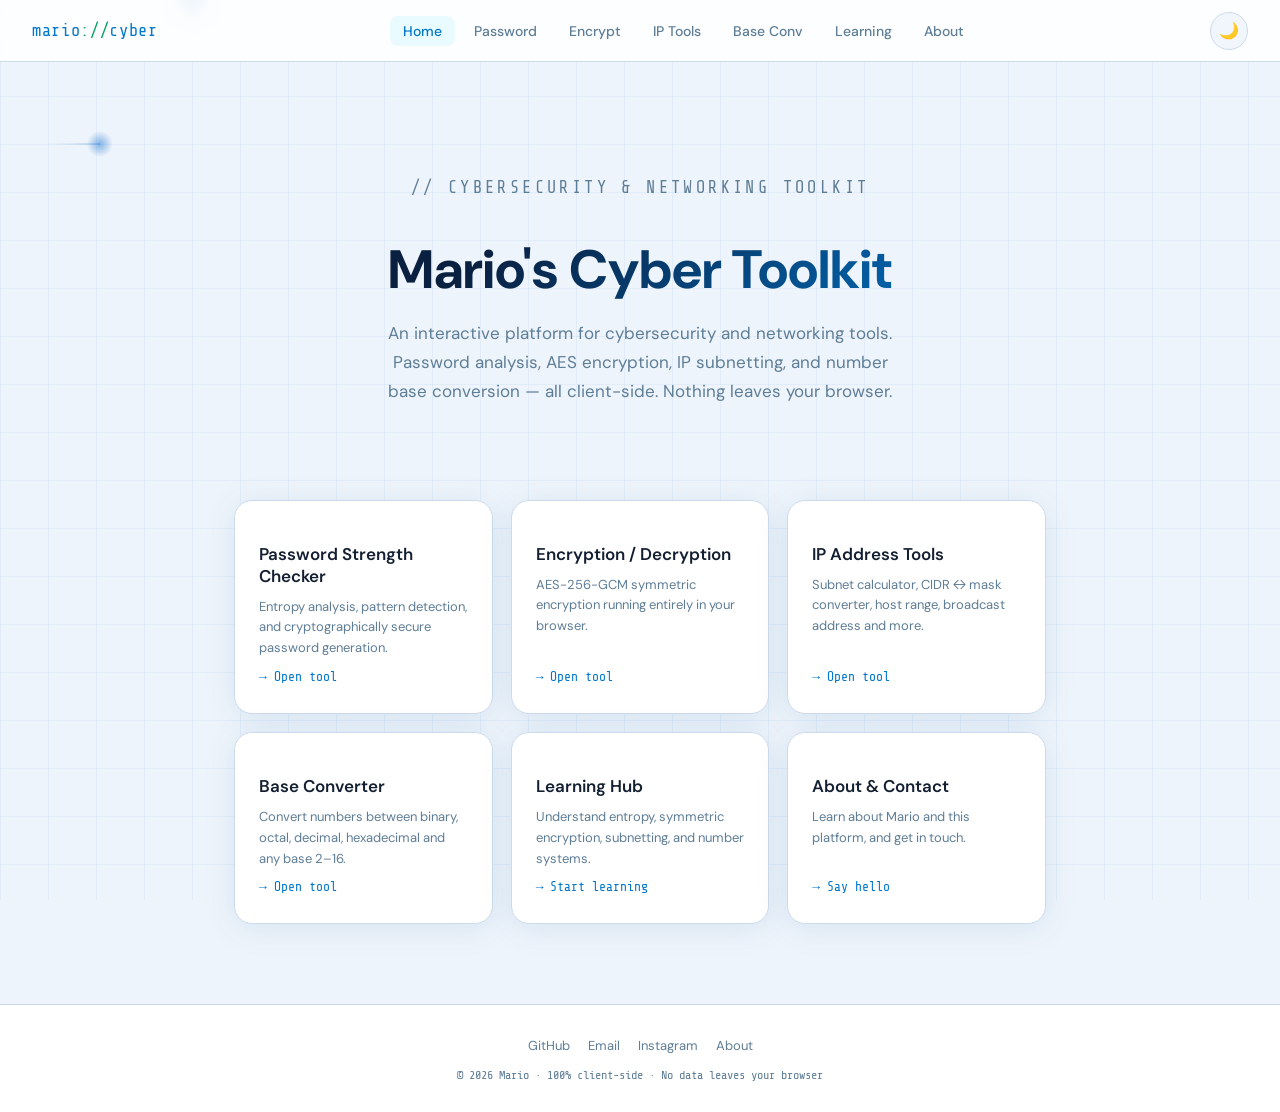
==== commit 76c2a36e: "Update index.html" ====
--- a/index.html
+++ b/index.html
@@ -40,42 +40,42 @@
 
       <div class="tool-grid">
         <a class="tool-card fade-in fade-in-2" href="password.html">
-          <div class="tool-card-icon">🔐</div>
+          <div class="tool-card-icon"></div>
           <div class="tool-card-title">Password Strength Checker</div>
           <div class="tool-card-desc">Entropy analysis, pattern detection, and cryptographically secure password generation.</div>
           <div class="tool-card-arrow">→ Open tool</div>
         </a>
 
         <a class="tool-card fade-in fade-in-2" href="encryption.html">
-          <div class="tool-card-icon">🛡️</div>
+          <div class="tool-card-icon"></div>
           <div class="tool-card-title">Encryption / Decryption</div>
           <div class="tool-card-desc">AES-256-GCM symmetric encryption running entirely in your browser.</div>
           <div class="tool-card-arrow">→ Open tool</div>
         </a>
 
         <a class="tool-card fade-in fade-in-3" href="ip_tools.html">
-          <div class="tool-card-icon">🌐</div>
+          <div class="tool-card-icon"></div>
           <div class="tool-card-title">IP Address Tools</div>
           <div class="tool-card-desc">Subnet calculator, CIDR ↔ mask converter, host range, broadcast address and more.</div>
           <div class="tool-card-arrow">→ Open tool</div>
         </a>
 
         <a class="tool-card fade-in fade-in-3" href="base_converter.html">
-          <div class="tool-card-icon">🔢</div>
+          <div class="tool-card-icon"></div>
           <div class="tool-card-title">Base Converter</div>
           <div class="tool-card-desc">Convert numbers between binary, octal, decimal, hexadecimal and any base 2–16.</div>
           <div class="tool-card-arrow">→ Open tool</div>
         </a>
 
         <a class="tool-card fade-in fade-in-4" href="learning.html">
-          <div class="tool-card-icon">📚</div>
+          <div class="tool-card-icon"></div>
           <div class="tool-card-title">Learning Hub</div>
           <div class="tool-card-desc">Understand entropy, symmetric encryption, subnetting, and number systems.</div>
           <div class="tool-card-arrow">→ Start learning</div>
         </a>
 
         <a class="tool-card fade-in fade-in-4" href="about.html">
-          <div class="tool-card-icon">👤</div>
+          <div class="tool-card-icon"></div>
           <div class="tool-card-title">About &amp; Contact</div>
           <div class="tool-card-desc">Learn about Mario and this platform, and get in touch.</div>
           <div class="tool-card-arrow">→ Say hello</div>
